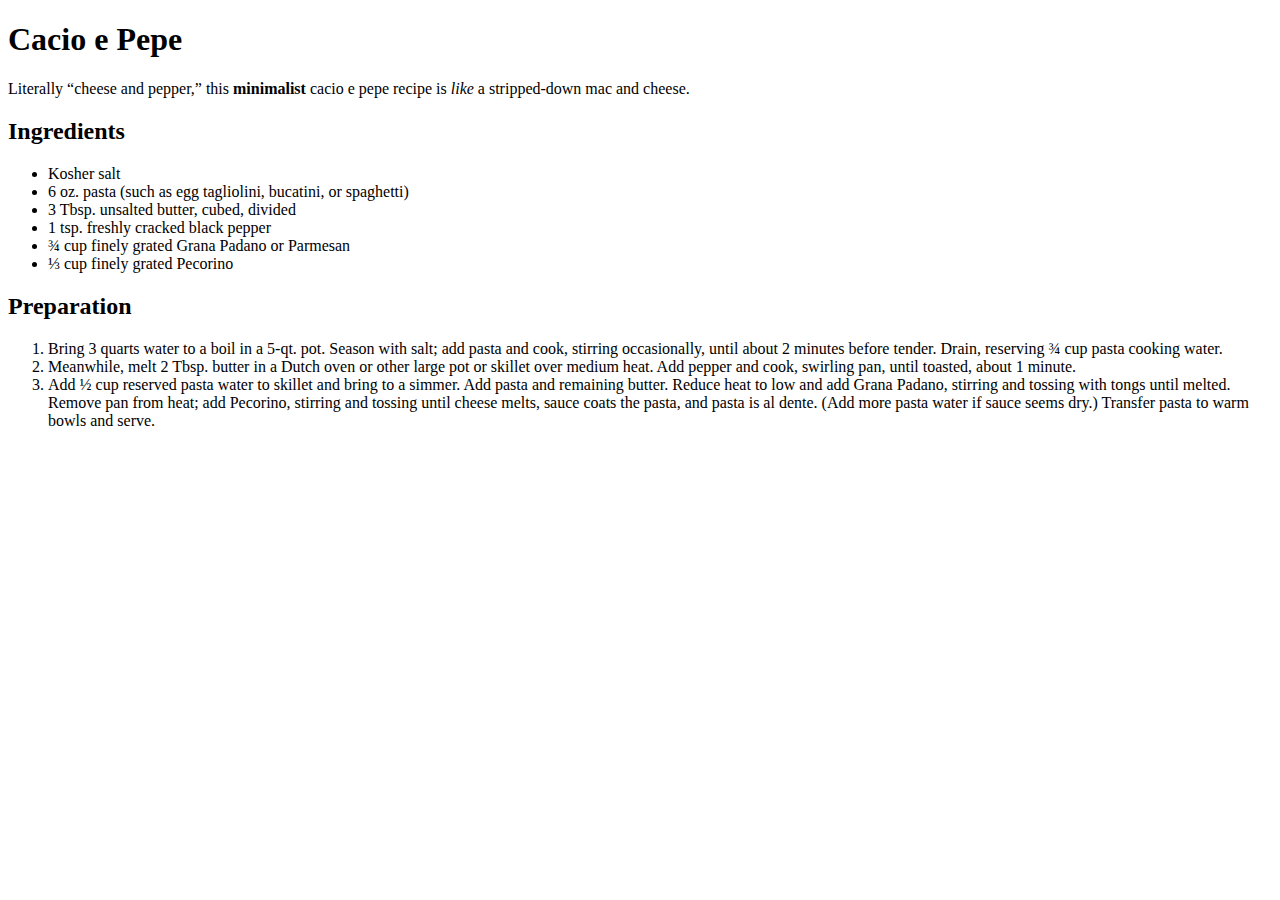
==== pages/cacio_e_pepe.html @ 324d825e "Finish text content of the caico e pepe recipe" ====
<!DOCTYPE html>
<html>
    <head>
        <meta charset="utf-8">
        <title>Cacio e Pepe</title>
    </head>
    <h1>Cacio e Pepe</h1>
    <p>Literally “cheese and pepper,” this <strong>minimalist</strong> cacio e pepe recipe is <em>like</em> a stripped-down mac and cheese.</p>
    <!-- this is where the image will go -->
    <h2>Ingredients</h2>
    <ul>
        <li>Kosher salt</li>
        <li>6 oz. pasta (such as egg tagliolini, bucatini, or spaghetti)</li>
        <li>3 Tbsp. unsalted butter, cubed, divided</li>
        <li>1 tsp. freshly cracked black pepper</li>
        <li>¾ cup finely grated Grana Padano or Parmesan</li>
        <li>⅓ cup finely grated Pecorino</li>
    </ul>
    <h2>Preparation</h2>
    <ol>
        <li>Bring 3 quarts water to a boil in a 5-qt. pot. Season with salt; add pasta and cook, stirring occasionally, until about 2 minutes before tender. Drain, reserving ¾ cup pasta cooking water.</li>
        <li>Meanwhile, melt 2 Tbsp. butter in a Dutch oven or other large pot or skillet over medium heat. Add pepper and cook, swirling pan, until toasted, about 1 minute.</li>
        <li>Add ½ cup reserved pasta water to skillet and bring to a simmer. Add pasta and remaining butter. Reduce heat to low and add Grana Padano, stirring and tossing with tongs until melted. Remove pan from heat; add Pecorino, stirring and tossing until cheese melts, sauce coats the pasta, and pasta is al dente. (Add more pasta water if sauce seems dry.) Transfer pasta to warm bowls and serve.</li>
    </ol>
</html>
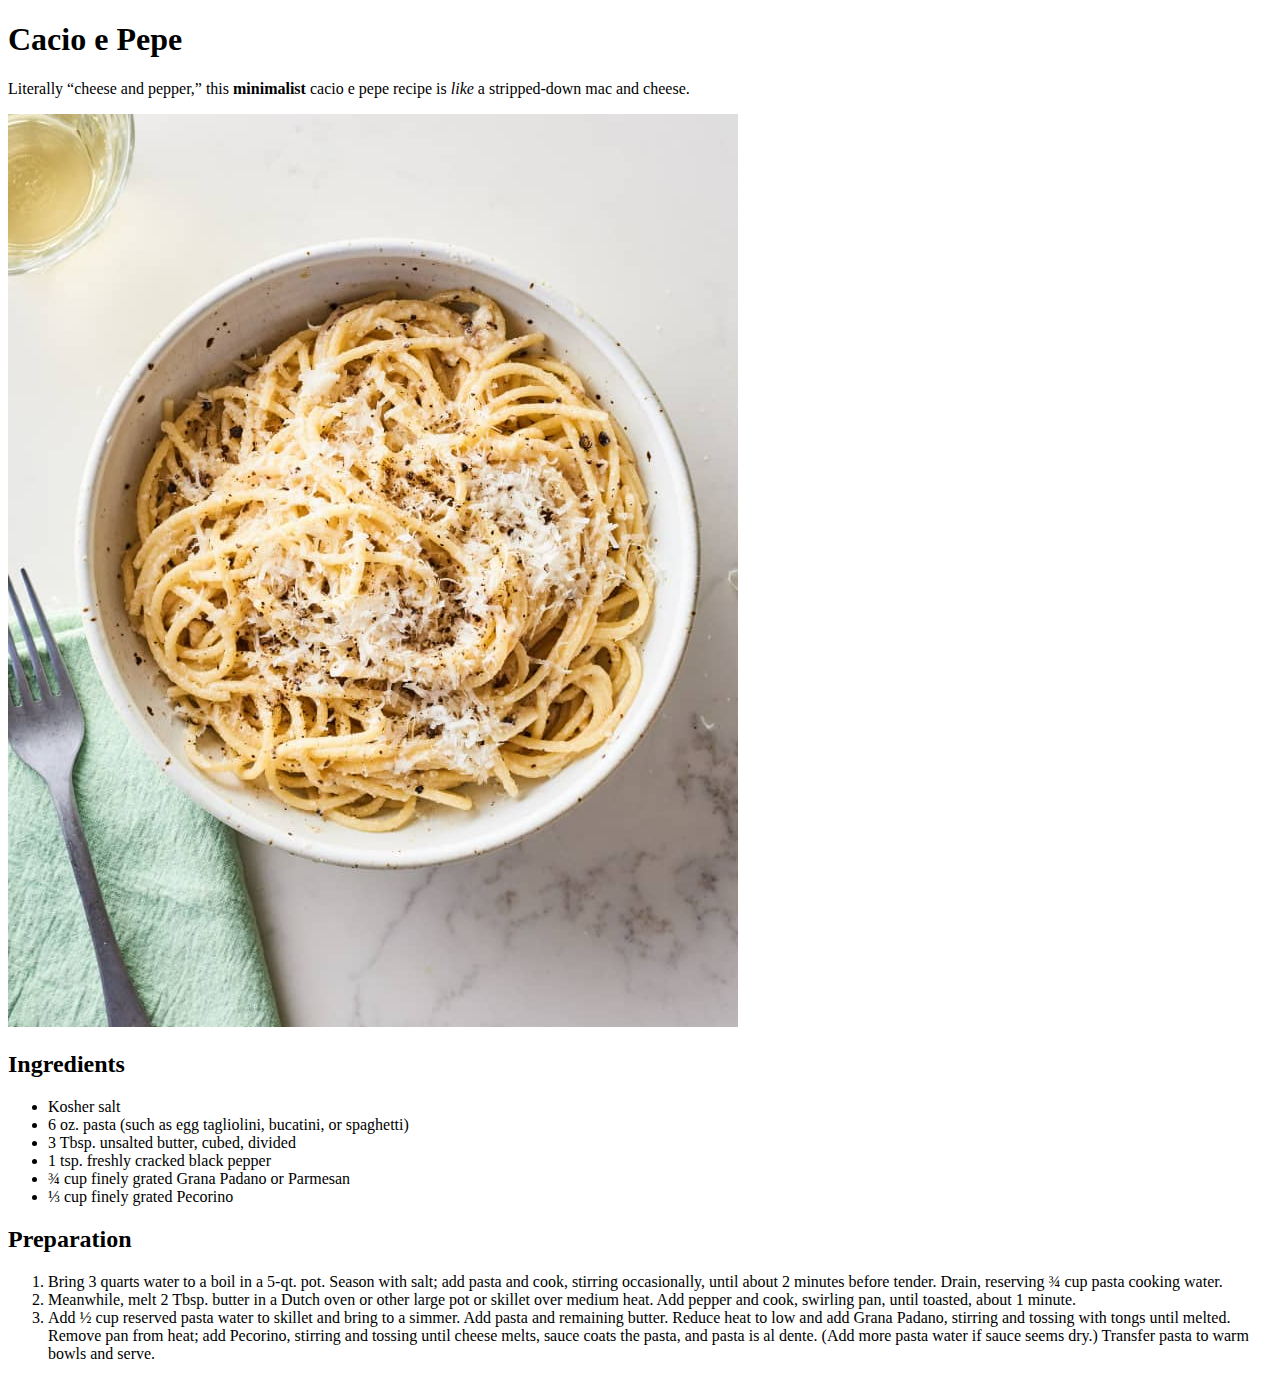
==== commit 103dc30d: "Add images to Cacio e pepe, loco moco and spicy tuna rolls pages" ====
--- a/pages/cacio_e_pepe.html
+++ b/pages/cacio_e_pepe.html
@@ -4,9 +4,10 @@
         <meta charset="utf-8">
         <title>Cacio e Pepe</title>
     </head>
-    <h1>Cacio e Pepe</h1>
+    <body>
+        <h1>Cacio e Pepe</h1>
     <p>Literally “cheese and pepper,” this <strong>minimalist</strong> cacio e pepe recipe is <em>like</em> a stripped-down mac and cheese.</p>
-    <!-- this is where the image will go -->
+    <img src="../images/cacio_e_pepe.jpeg" alt="picture of a bowl of cacio e pepe with a fork, glass of water, and napkin nearby.">
     <h2>Ingredients</h2>
     <ul>
         <li>Kosher salt</li>
@@ -22,4 +23,6 @@
         <li>Meanwhile, melt 2 Tbsp. butter in a Dutch oven or other large pot or skillet over medium heat. Add pepper and cook, swirling pan, until toasted, about 1 minute.</li>
         <li>Add ½ cup reserved pasta water to skillet and bring to a simmer. Add pasta and remaining butter. Reduce heat to low and add Grana Padano, stirring and tossing with tongs until melted. Remove pan from heat; add Pecorino, stirring and tossing until cheese melts, sauce coats the pasta, and pasta is al dente. (Add more pasta water if sauce seems dry.) Transfer pasta to warm bowls and serve.</li>
     </ol>
+    </body>
+    
 </html>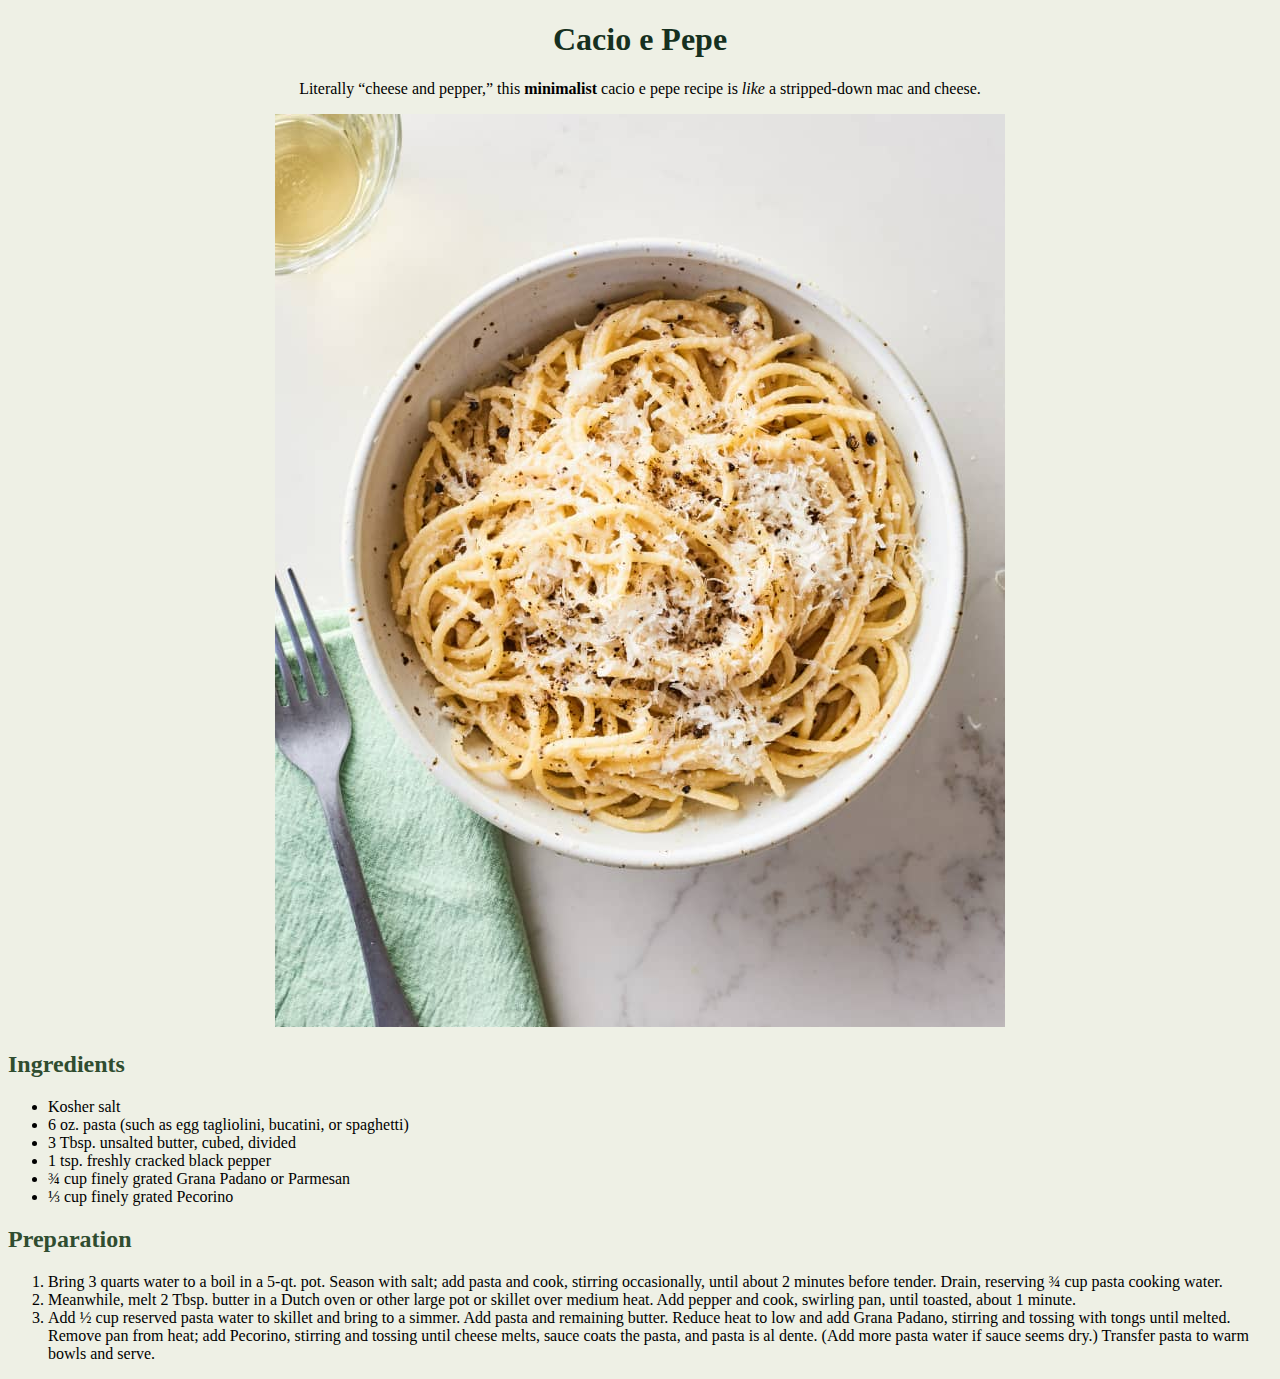
==== commit 096fcc9d: "Fix CSS link in recipe pages and add basic CSS" ====
--- a/pages/cacio_e_pepe.html
+++ b/pages/cacio_e_pepe.html
@@ -3,11 +3,15 @@
     <head>
         <meta charset="utf-8">
         <title>Cacio e Pepe</title>
+        <link rel="stylesheet" href="../styles.css">
     </head>
     <body>
-        <h1>Cacio e Pepe</h1>
-    <p>Literally “cheese and pepper,” this <strong>minimalist</strong> cacio e pepe recipe is <em>like</em> a stripped-down mac and cheese.</p>
-    <img src="../images/cacio_e_pepe.jpeg" alt="picture of a bowl of cacio e pepe with a fork, glass of water, and napkin nearby.">
+    <h1>Cacio e Pepe</h1>
+    <div class="start">
+        <p>Literally “cheese and pepper,” this <strong>minimalist</strong> cacio e pepe recipe is <em>like</em> a stripped-down mac and cheese.</p>
+        <img src="../images/cacio_e_pepe.jpeg" alt="picture of a bowl of cacio e pepe with a fork, glass of water, and napkin nearby.">
+    </div>
+
     <h2>Ingredients</h2>
     <ul>
         <li>Kosher salt</li>
--- a/styles.css
+++ b/styles.css
@@ -0,0 +1,17 @@
+body{
+    background-color: #EEF0E5;
+    font-family: "Times New Roman", Georgia, serif;
+}
+h1{
+    color: #163020;
+    text-align: center;
+}
+h2{
+    color:#304D30;
+}
+h3{
+    color: #B6C4B6;
+}
+.start{
+    text-align: center;
+}